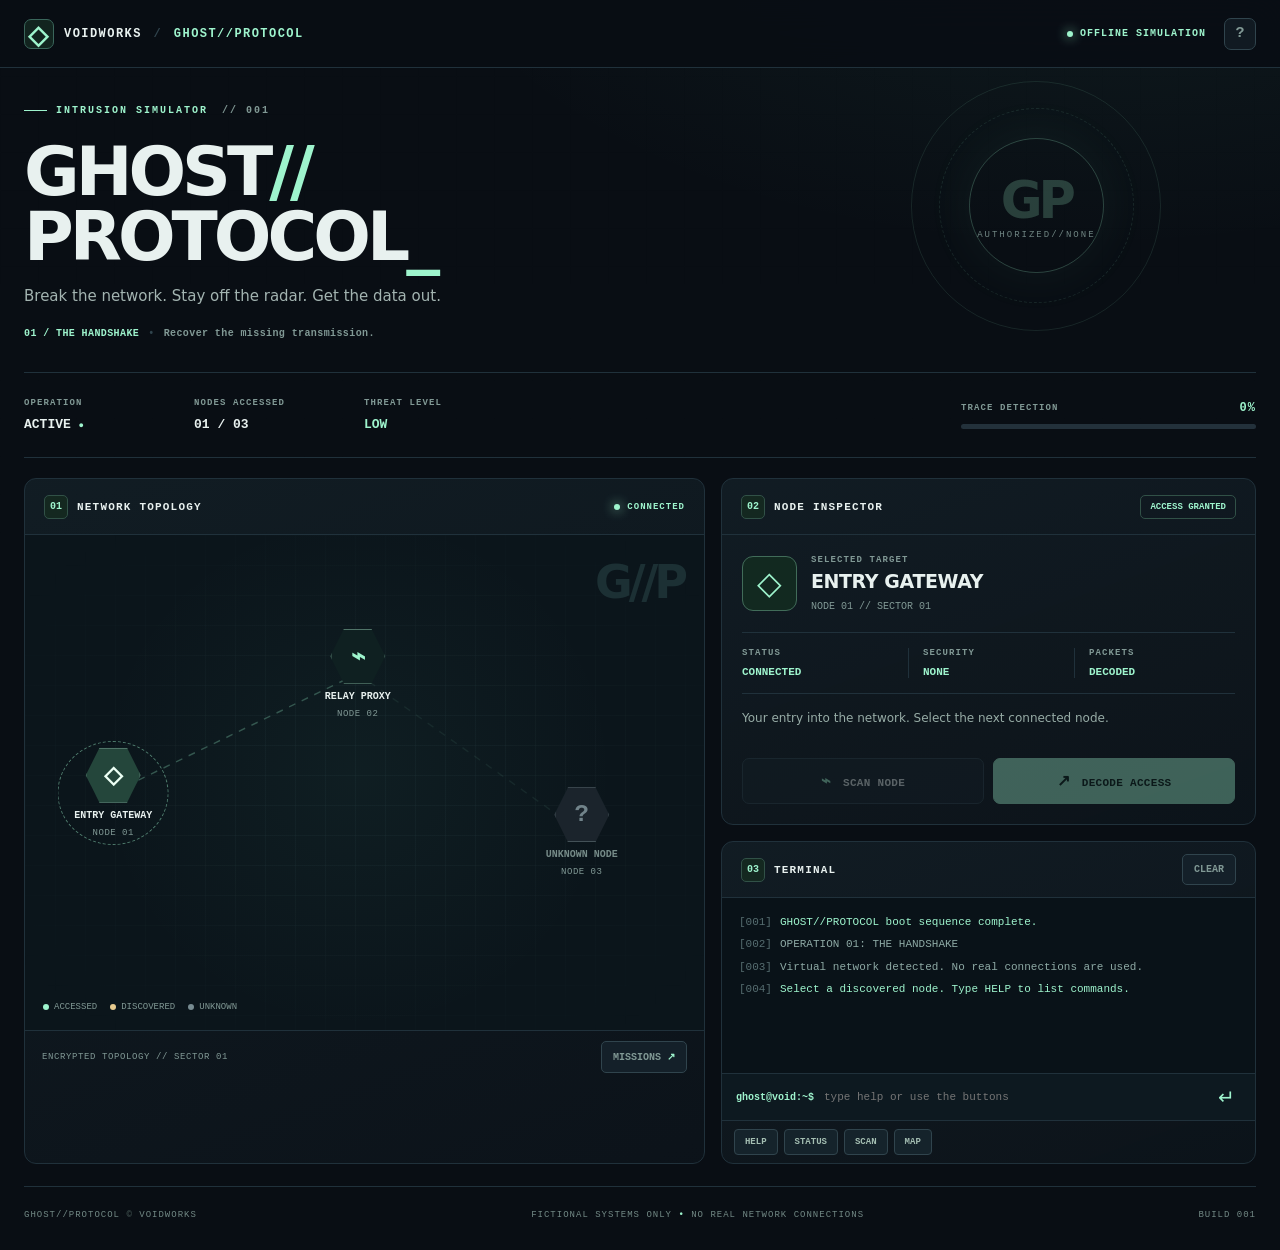
==== ghost-protocol/index.html @ 7f704dfa "Add files via upload" ====
<!doctype html>
<html lang="en">
<head>
  <meta charset="utf-8" />
  <meta name="viewport" content="width=device-width,initial-scale=1,viewport-fit=cover" />
  <meta name="theme-color" content="#080d13" />
  <meta name="description" content="GHOST//PROTOCOL — a fictional network-infiltration puzzle game from Voidworks." />
  <title>GHOST//PROTOCOL — Voidworks</title>
  <link rel="icon" type="image/svg+xml" href="icon.svg" />
  <link rel="stylesheet" href="style.css" />
  <script defer src="game.js"></script>
</head>
<body>
  <div class="noise" aria-hidden="true"></div>
  <header class="topbar">
    <a class="wordmark" href="../" aria-label="Back to Voidworks"><span class="brand-icon">◇</span><span>VOIDWORKS <i>/</i> <b>GHOST//PROTOCOL</b></span></a>
    <div class="topright"><span class="top-state"><i></i> OFFLINE SIMULATION</span><button type="button" id="helpBtn" class="iconbtn" aria-label="How to play">?</button></div>
  </header>

  <main class="shell">
    <section class="hero">
      <div class="hero-left"><div class="eyebrow"><span class="eyebrow-line"></span> INTRUSION SIMULATOR <span class="chapter" id="chapterLabel">// 001</span></div>
        <h1>GHOST<span>//</span><br />PROTOCOL<span class="cursor">_</span></h1>
        <p>Break the network. Stay off the radar. Get the data out.</p>
        <div class="mission-meta"><span id="missionName">01 / THE HANDSHAKE</span><span class="meta-sep">•</span><span id="missionBrief">Recover the missing transmission.</span></div>
      </div>
      <div class="hero-right" aria-hidden="true"><div class="rings"><div class="ring r1"></div><div class="ring r2"></div><div class="ring r3"></div><div class="reticle"><span>GP</span><small>AUTHORIZED//NONE</small></div></div></div>
    </section>

    <section class="statusline" aria-label="Game status">
      <div class="stat"><small>OPERATION</small><strong id="operation">ACTIVE <span class="blink">●</span></strong></div>
      <div class="stat"><small>NODES ACCESSED</small><strong id="progress">01 / 03</strong></div>
      <div class="stat"><small>THREAT LEVEL</small><strong id="threatLabel" class="mint">LOW</strong></div>
      <div class="tracebox"><div class="trace-head"><span>TRACE DETECTION</span><strong id="traceValue">0%</strong></div><div class="trace-track" role="progressbar" aria-label="Trace detection" aria-valuemin="0" aria-valuemax="100" aria-valuenow="0" id="traceTrack"><span id="traceFill"></span></div></div>
    </section>

    <section class="workspace">
      <div class="network panel"><div class="panel-heading"><div><span class="index">01</span><h2>NETWORK TOPOLOGY</h2></div><span id="netStatus" class="live"><i></i> CONNECTED</span></div>
        <div class="network-board" id="networkBoard" aria-label="Interactive network map">
          <svg id="linksSvg" class="links-svg" viewBox="0 0 600 370" preserveAspectRatio="none" aria-hidden="true"></svg>
          <div class="network-grid" aria-hidden="true"></div>
          <div class="network-watermark" aria-hidden="true">G//P</div>
          <div id="nodesLayer" class="nodes-layer"></div>
          <div class="board-key"><span><i class="legend-dot accessed"></i> ACCESSED</span><span><i class="legend-dot available"></i> DISCOVERED</span><span><i class="legend-dot locked"></i> UNKNOWN</span></div>
        </div>
        <div class="map-footer"><span>ENCRYPTED TOPOLOGY // <span id="sectorLabel">SECTOR 01</span></span><button type="button" id="missionSelectBtn" class="ghost-btn">MISSIONS <span>↗</span></button></div>
      </div>

      <div class="rightstack">
        <section class="target panel"><div class="panel-heading"><div><span class="index">02</span><h2>NODE INSPECTOR</h2></div><span id="nodeBadge" class="badge">ACCESS POINT</span></div>
          <div class="target-body"><div class="target-id"><div class="target-symbol" id="targetGlyph">⬡</div><div><small>SELECTED TARGET</small><h3 id="targetName">ENTRY GATEWAY</h3><span class="target-sub" id="targetIp">NODE 01 // INTERNAL</span></div></div>
            <div class="properties"><div><span>STATUS</span><strong id="targetStatus">CONNECTED</strong></div><div><span>SECURITY</span><strong id="targetSecurity">NONE</strong></div><div><span>PACKETS</span><strong id="targetPackets">READY</strong></div></div>
            <p class="target-note" id="targetNote">Your entry point into the simulation. Select a linked node to begin.</p>
            <div class="actions"><button type="button" id="scanBtn" class="action ghost" disabled><span>⌁</span> SCAN NODE</button><button type="button" id="breachBtn" class="action primary" disabled><span>↗</span> DECODE ACCESS</button><button type="button" id="extractBtn" class="action primary" hidden>◆ EXTRACT DATA</button></div>
          </div>
        </section>

        <section class="terminal panel"><div class="panel-heading"><div><span class="index">03</span><h2>TERMINAL</h2></div><button type="button" id="clearLogBtn" class="tiny-btn">CLEAR</button></div>
          <div class="terminal-window" id="terminalLog" aria-live="polite" aria-label="Simulation log"></div>
          <form id="terminalForm" class="terminal-input"><label for="commandInput">ghost@void:~$</label><input id="commandInput" name="command" placeholder="type help or use the buttons" aria-label="Terminal command" autocomplete="off" autocorrect="off" autocapitalize="off" spellcheck="false"><button type="submit" aria-label="Run command">↵</button></form>
          <div class="quick-commands"><button type="button" data-command="help">HELP</button><button type="button" data-command="status">STATUS</button><button type="button" data-command="scan">SCAN</button><button type="button" data-command="map">MAP</button></div>
        </section>
      </div>
    </section>
    <footer><span>GHOST//PROTOCOL <i>©</i> VOIDWORKS</span><span>FICTIONAL SYSTEMS ONLY <b>•</b> NO REAL NETWORK CONNECTIONS</span><span>BUILD 001</span></footer>
  </main>

  <dialog id="puzzleDialog" class="modal"><div class="modal-top"><span>SECURITY CHALLENGE <b>// PACKET REASSEMBLY</b></span><button type="button" class="close" id="closePuzzle" aria-label="Close">×</button></div><div class="modal-body"><div class="warning-icon">⌁</div><h2>REASSEMBLE THE KEY.</h2><p>The packets arrived out of order. Read the sequence numbers and enter the four symbols in order <b>01 → 04</b>. One packet may be decoy traffic.</p><div id="packetGrid" class="packet-grid"></div><form id="puzzleForm"><label for="keyInput">ACCESS KEY</label><div class="keyrow"><input id="keyInput" inputmode="text" maxlength="4" minlength="4" autocomplete="off" autocapitalize="characters" spellcheck="false" placeholder="_ _ _ _" required/><button type="submit" class="primary">AUTHENTICATE ↗</button></div><div id="puzzleFeedback" role="status"></div></form></div></dialog>
  <dialog id="infoDialog" class="modal"><div class="modal-top"><span>GHOST//PROTOCOL <b>// BRIEFING</b></span><button type="button" id="closeInfo" class="close" aria-label="Close">×</button></div><div class="modal-body"><h2>YOUR MISSION.</h2><p>Follow the connected nodes to the data vault. Select a discovered node, scan its traffic and reconstruct the scrambled four-symbol access key. Every scan and failed attempt increases your trace. Get to the vault and extract the data before your trace reaches 100%.</p><div class="instructions"><div><b>01</b><span>SELECT</span><p>Tap a reachable node on the network map.</p></div><div><b>02</b><span>SCAN</span><p>Reveal the packets on that node.</p></div><div><b>03</b><span>DECODE</span><p>Reassemble its access key in sequence order.</p></div><div><b>04</b><span>EXTRACT</span><p>Reach the final node and finish your mission.</p></div></div><p class="subtle">This is a puzzle game with invented commands and networks. It never connects to real devices.</p><button type="button" class="primary wide" id="gotIt">INITIATE SESSION ↗</button></div></dialog>
  <dialog id="endDialog" class="modal"><div class="modal-top"><span>MISSION REPORT <b>// VOIDWORKS</b></span></div><div class="modal-body end-body"><span class="end-symbol" id="endGlyph">◇</span><h2 id="endTitle">MISSION COMPLETE.</h2><p id="endText">Transmission recovered.</p><div class="end-stats"><div><span>TRACE</span><b id="endTrace">0%</b></div><div><span>NODES</span><b id="endNodes">3 / 3</b></div></div><div class="end-actions"><button type="button" class="action ghost" id="replayBtn">REPLAY MISSION</button><button type="button" class="primary" id="nextBtn">NEXT MISSION ↗</button></div></div></dialog>
  <dialog id="missionsDialog" class="modal"><div class="modal-top"><span>OPERATIONS <b>// SELECT MISSION</b></span><button type="button" class="close" id="closeMissions" aria-label="Close">×</button></div><div class="modal-body"><h2>AVAILABLE OPERATIONS.</h2><div id="missionList" class="mission-list"></div></div></dialog>
</body>
</html>
---- ghost-protocol/style.css ----
:root{--bg:#090e14;--panel:#0d141b;--panel2:#111a22;--line:#20313b;--line2:#30444d;--text:#e8f1ef;--muted:#819995;--mint:#9ef4cd;--mint2:#5ec6a9;--amber:#edc785;--red:#f58b91;--mono:ui-monospace,SFMono-Regular,Consolas,'Liberation Mono',monospace;--sans:Inter,ui-sans-serif,system-ui,-apple-system,BlinkMacSystemFont,'Segoe UI',sans-serif}*{box-sizing:border-box}html{scroll-behavior:smooth}body{margin:0;background:radial-gradient(850px 450px at 85% -110px,rgba(94,198,169,.08),transparent 80%),var(--bg);color:var(--text);font-family:var(--sans);font-size:14px}button,input{font:inherit}button{cursor:pointer}button:focus-visible,input:focus-visible{outline:2px solid var(--mint);outline-offset:3px}.noise{position:fixed;inset:0;pointer-events:none;opacity:.23;background-image:linear-gradient(rgba(129,153,149,.028) 1px,transparent 1px),linear-gradient(90deg,rgba(129,153,149,.028) 1px,transparent 1px);background-size:38px 38px;mask-image:linear-gradient(#000,transparent 88%)}.topbar{height:68px;border-bottom:1px solid var(--line);background:rgba(9,14,20,.92);backdrop-filter:blur(18px);display:flex;align-items:center;justify-content:space-between;padding:0 max(24px,calc((100vw - 1420px)/2));gap:12px;position:sticky;top:0;z-index:5}.wordmark{display:flex;align-items:center;gap:10px;font:700 12px var(--mono);letter-spacing:1.45px;color:var(--text);text-decoration:none;white-space:nowrap}.wordmark i{font-style:normal;color:var(--line2);padding:0 3px}.wordmark b{font-weight:600;color:var(--mint)}.brand-icon{display:grid;place-items:center;width:30px;height:30px;border:1px solid #3a665b;color:var(--mint);font-size:26px;border-radius:7px;background:#12241f}.topright{display:flex;align-items:center;gap:18px}.top-state,.live{font:600 10px var(--mono);letter-spacing:1px;color:var(--mint);display:flex;align-items:center;gap:7px;white-space:nowrap}.top-state i,.live i{height:6px;width:6px;border-radius:50%;background:var(--mint);box-shadow:0 0 12px var(--mint)}.iconbtn{width:32px;height:32px;border:1px solid var(--line2);border-radius:7px;background:var(--panel2);color:var(--muted);font:800 15px var(--mono)}.shell{max-width:1420px;margin:auto;padding:0 24px}.hero{display:flex;align-items:center;justify-content:space-between;position:relative;min-height:290px;overflow:hidden;padding:37px 0 33px;border-bottom:1px solid var(--line)}.hero-left{position:relative;z-index:1}.eyebrow,.kicker{display:flex;align-items:center;gap:9px;color:var(--mint);font:700 10px var(--mono);letter-spacing:2px}.eyebrow-line{display:block;width:23px;height:1px;background:var(--mint)}.chapter{color:var(--muted);margin-left:5px}.hero h1{font:800 clamp(49px,5.3vw,81px)/.96 var(--sans);letter-spacing:-4px;margin:23px 0 18px}.hero h1>span:first-child{color:var(--mint)}.cursor{color:var(--mint);animation:blink 1s step-end infinite}.hero p{color:#a3b4b1;font-size:15px;margin:0}.mission-meta{display:flex;flex-wrap:wrap;align-items:center;gap:9px;margin-top:23px;color:var(--muted);font:600 10px var(--mono);letter-spacing:.4px}.mission-meta span:first-child{color:var(--mint)}.meta-sep{color:var(--line2)}.hero-right{height:255px;width:390px;position:absolute;right:2%;top:10px;opacity:.86}.rings{position:absolute;inset:0;display:grid;place-items:center}.ring{position:absolute;border:1px solid rgba(158,244,205,.12);border-radius:50%;aspect-ratio:1}.r1{width:250px}.r2{width:195px;border-style:dashed;animation:spin 80s linear infinite}.r3{width:135px;border-color:rgba(158,244,205,.28);box-shadow:0 0 70px rgba(158,244,205,.07)}.reticle{text-align:center;font:800 51px var(--sans);letter-spacing:-4px;color:rgba(158,244,205,.25)}.reticle small{display:block;letter-spacing:2px;font:9px var(--mono);color:var(--muted)}@keyframes spin{to{transform:rotate(360deg)}}@keyframes blink{50%{opacity:0}}.statusline{min-height:85px;display:flex;align-items:center;gap:30px;border-bottom:1px solid var(--line)}.stat{min-width:140px}.stat small,.trace-head,.target-id small,.properties span{display:block;color:var(--muted);font:600 9px var(--mono);letter-spacing:1.1px}.stat strong{display:block;margin-top:9px;font:700 13px var(--mono)}.stat strong .blink{color:var(--mint);font-size:9px;animation:blink 1.6s infinite}.mint{color:var(--mint)}.tracebox{margin-left:auto;width:min(295px,32%)}.trace-head{display:flex;justify-content:space-between;align-items:center;margin-bottom:9px}.trace-head strong{color:var(--mint);font-size:12px}.trace-track{height:5px;background:#23313b;border-radius:4px;overflow:hidden}.trace-track span{display:block;width:0;height:100%;background:var(--mint);transition:width .35s,background .35s}.workspace{display:grid;grid-template-columns:minmax(0,1.12fr) minmax(345px,.88fr);gap:16px;margin-top:20px;align-items:stretch}.panel{background:linear-gradient(160deg,rgba(18,30,37,.9),rgba(12,19,26,.95));border:1px solid var(--line);border-radius:12px;min-width:0;overflow:hidden}.panel-heading{height:56px;padding:0 19px;border-bottom:1px solid var(--line);display:flex;align-items:center;justify-content:space-between;gap:10px}.panel-heading>div:first-child{display:flex;align-items:center;gap:9px}.panel-heading h2{font:700 11px var(--mono);letter-spacing:1.2px;margin:0}.index{display:grid;place-items:center;width:24px;height:24px;border:1px solid #315147;border-radius:5px;background:#142820;color:var(--mint);font:700 10px var(--mono)}.live{font-size:9px}.network{display:flex;flex-direction:column}.network-board{height:495px;position:relative;overflow:hidden;background:radial-gradient(circle at 49% 48%,rgba(94,198,169,.05),transparent 60%),#0b151b}.network-grid{position:absolute;inset:0;background-image:linear-gradient(rgba(79,110,112,.085) 1px,transparent 1px),linear-gradient(90deg,rgba(79,110,112,.085) 1px,transparent 1px);background-size:30px 30px;mask-image:radial-gradient(ellipse at center,#000 30%,transparent 89%)}.network-watermark{position:absolute;right:20px;top:20px;color:#1c3034;font:900 46px var(--sans);letter-spacing:-4px}.links-svg{position:absolute;inset:0;width:100%;height:100%;pointer-events:none}.links-svg path{stroke:#34574f;stroke-width:1.1;stroke-dasharray:6 6;fill:none}.links-svg path.active{stroke:#74d8b2;stroke-dasharray:none;stroke-width:1.6;filter:drop-shadow(0 0 3px rgba(158,244,205,.4))}.nodes-layer{position:absolute;inset:0}.node{position:absolute;transform:translate(-50%,-50%);border:0;background:none;color:var(--text);width:115px;height:108px;display:flex;align-items:center;flex-direction:column;justify-content:center;gap:7px}.node-glyph{width:55px;height:55px;display:grid;place-items:center;background:#0f2021;border:1px solid #507468;clip-path:polygon(25% 0,75% 0,100% 50%,75% 100%,25% 100%,0 50%);color:var(--mint);font:700 24px var(--mono);transition:transform .2s,background .2s}.node:hover .node-glyph,.node:focus-visible .node-glyph{transform:scale(1.1)}.node.selected .node-glyph{background:#1b473b;box-shadow:0 0 20px rgba(158,244,205,.18);color:#ecfff4}.node.unknown .node-glyph{border-color:#435157;background:#1b242c;color:#71838a}.node.accessed .node-glyph{background:#24463b}.node-tag{max-width:122px;color:var(--text);font:700 10px var(--mono);white-space:nowrap}.node.unknown .node-tag{color:#768b88}.node-id{font:9px var(--mono);color:var(--muted);letter-spacing:.5px}.node.selected:before{content:'';position:absolute;inset:2px;border:1px dashed rgba(158,244,205,.45);border-radius:50%;pointer-events:none}.board-key{position:absolute;bottom:18px;left:18px;display:flex;flex-wrap:wrap;gap:13px}.board-key span{display:flex;align-items:center;gap:5px;color:var(--muted);font:9px var(--mono)}.legend-dot{height:6px;width:6px;border-radius:50%;background:#778b91}.legend-dot.accessed{background:var(--mint)}.legend-dot.available{background:#e6ca8e}.map-footer{display:flex;justify-content:space-between;align-items:center;padding:0 17px;height:52px;border-top:1px solid var(--line);gap:12px}.map-footer>span{font:9px var(--mono);color:var(--muted);letter-spacing:.6px}.ghost-btn,.tiny-btn{border:1px solid var(--line2);background:#142029;color:var(--muted);border-radius:5px;font:700 10px var(--mono);padding:9px 11px;white-space:nowrap}.ghost-btn span{color:var(--mint)}.rightstack{display:grid;grid-template-rows:auto minmax(280px,1fr);gap:16px;min-width:0}.badge{color:var(--mint);border:1px solid #315147;padding:6px 9px;font:700 9px var(--mono);border-radius:5px;white-space:nowrap}.target-body{padding:20px}.target-id{display:flex;gap:14px;align-items:center}.target-symbol{width:55px;height:55px;background:#122920;border:1px solid #416c59;border-radius:11px;display:grid;place-items:center;font:32px var(--mono);color:var(--mint)}.target-id h3{font:700 19px var(--sans);margin:5px 0 4px;letter-spacing:-.4px}.target-sub{font:10px var(--mono);color:var(--muted)}.properties{display:grid;grid-template-columns:repeat(3,1fr);margin:20px 0 15px;padding:15px 0;border-top:1px solid var(--line);border-bottom:1px solid var(--line);gap:5px}.properties>div:not(:first-child){border-left:1px solid var(--line);padding-left:14px}.properties strong{display:block;margin-top:8px;font:700 11px var(--mono);color:var(--mint)}.target-note{min-height:35px;color:#97aca6;font-size:12px;line-height:1.55;margin:0 0 14px}.actions{display:grid;grid-template-columns:1fr 1fr;gap:9px}.action,.primary{border:1px solid var(--line2);border-radius:7px;padding:12px 10px;background:#142129;color:var(--text);font:700 11px var(--mono);min-height:44px;letter-spacing:.3px}.action span{font-size:16px;margin-right:5px;color:var(--mint)}.primary{border-color:var(--mint);background:var(--mint);color:#092119}.action.primary span{color:#092119}.action:disabled{opacity:.35;cursor:not-allowed}.action:disabled:hover{transform:none}.action:hover:not(:disabled),.primary:hover{filter:brightness(1.09)}.terminal{display:flex;flex-direction:column;min-height:320px}.terminal-window{flex:1;min-height:175px;max-height:295px;overflow:auto;background:#091218;padding:15px 17px;font:11px/1.65 var(--mono);word-break:break-word}.log{margin:0 0 4px;white-space:pre-wrap}.log .stamp{color:#566d70;margin-right:8px}.log.system{color:#8eaaa5}.log.good{color:var(--mint)}.log.warn{color:var(--amber)}.log.bad{color:var(--red)}.log.cmd{color:#eaf8f1}.terminal-input{min-height:47px;border-top:1px solid var(--line);display:flex;align-items:center;padding:0 14px;gap:8px;background:#0d1920}.terminal-input label{color:var(--mint);font:700 10px var(--mono);white-space:nowrap}.terminal-input input{width:100%;min-width:0;background:none;border:0;outline:none;color:var(--text);font:11px var(--mono)}.terminal-input button{border:0;background:none;color:var(--mint);font:20px var(--mono)}.quick-commands{display:flex;gap:6px;padding:8px 12px;border-top:1px solid var(--line);flex-wrap:wrap}.quick-commands button{border:1px solid var(--line2);border-radius:4px;background:#15232b;color:#a4beb2;font:700 9px var(--mono);padding:7px 10px}.quick-commands button:hover{border-color:var(--mint)}footer{display:flex;justify-content:space-between;gap:12px;flex-wrap:wrap;border-top:1px solid var(--line);margin-top:22px;padding:23px 0 30px;color:#728985;font:9px var(--mono);letter-spacing:1px}footer i{font-style:normal;color:#4c605c}footer b{color:var(--mint)}dialog{border:1px solid #35544c;color:var(--text);background:#111b22;border-radius:13px;padding:0;box-shadow:0 35px 110px #000a;width:min(530px,calc(100vw - 24px));max-height:min(90dvh,850px);overflow:auto}dialog::backdrop{background:rgba(2,6,8,.83);backdrop-filter:blur(7px)}.modal-top{height:49px;border-bottom:1px solid var(--line2);display:flex;justify-content:space-between;align-items:center;gap:8px;padding:0 17px;color:var(--mint);font:700 10px var(--mono);letter-spacing:.8px}.modal-top b{color:var(--muted);font-weight:400}.close{border:0;background:none;color:var(--muted);font:25px var(--sans);width:33px;height:33px}.modal-body{padding:25px}.modal-body h2{font:800 29px/.98 var(--sans);letter-spacing:-1px;margin:12px 0}.modal-body>p{font-size:13px;line-height:1.7;color:#9eb3ad}.warning-icon{display:grid;place-items:center;height:50px;width:50px;border:1px solid #426e5d;background:#162e28;color:var(--mint);font-size:29px;border-radius:9px}.packet-grid{display:grid;grid-template-columns:repeat(2,minmax(0,1fr));gap:9px;margin:21px 0}.packet{display:flex;justify-content:space-between;align-items:center;border:1px solid #37544c;background:#12231f;border-radius:8px;padding:12px;gap:10px}.packet.decoy{opacity:.55;border-style:dashed}.packet small{font:9px var(--mono);color:var(--muted)}.packet strong{font:800 19px var(--mono);color:var(--mint)}.packet.decoy strong{color:var(--muted)}#puzzleForm label{display:block;font:700 10px var(--mono);color:var(--muted);margin-bottom:8px;letter-spacing:1px}.keyrow{display:flex;gap:9px}.keyrow input{flex:1;width:30%;background:#0b161c;border:1px solid #3a5c50;color:var(--mint);border-radius:6px;padding:10px;min-width:0;text-transform:uppercase;font:800 23px var(--mono);letter-spacing:6px;text-align:center}.keyrow button{font-size:10px}#puzzleFeedback{margin-top:12px;font:11px var(--mono);min-height:14px;color:var(--red)}.instructions{display:grid;grid-template-columns:repeat(2,1fr);gap:9px;margin:21px 0}.instructions>div{padding:13px;border:1px solid var(--line2);border-radius:8px;background:#102029}.instructions b{color:var(--mint);font:10px var(--mono)}.instructions span{display:block;margin-top:6px;font:700 12px var(--mono)}.instructions p{font-size:11px;color:var(--muted);line-height:1.55;margin-bottom:0}.subtle{font-size:11px!important}.wide{width:100%;margin-top:8px}.end-body{text-align:center}.end-symbol{font-size:60px;color:var(--mint);display:block;margin:10px 0}.end-stats{display:flex;border:1px solid var(--line2);border-radius:8px;margin:24px 0;justify-content:space-around;padding:18px}.end-stats span{display:block;font:9px var(--mono);color:var(--muted)}.end-stats b{display:block;font:700 21px var(--mono);color:var(--mint);margin-top:8px}.end-actions{display:flex;gap:9px}.end-actions button{flex:1}.mission-list{display:grid;gap:9px;margin-top:20px}.mission-option{display:flex;align-items:center;text-align:left;justify-content:space-between;border:1px solid var(--line2);border-radius:9px;background:#13212a;color:var(--text);padding:16px;gap:12px}.mission-option:disabled{opacity:.4;cursor:not-allowed}.mission-option strong{display:block;font-size:14px}.mission-option small{display:block;margin-top:5px;color:var(--muted);font:10px var(--mono)}.mission-option>span{color:var(--mint);font:11px var(--mono)}@media(max-width:980px){.workspace{grid-template-columns:1fr}.rightstack{grid-template-columns:1fr 1fr;grid-template-rows:auto}.terminal{min-height:380px}.network-board{height:410px}.hero-right{right:-45px;opacity:.55}}@media(max-width:700px){.shell{padding:0 13px}.topbar{padding:0 13px;height:60px}.wordmark{font-size:10px;letter-spacing:.4px}.wordmark b{font-size:10px}.top-state{display:none}.hero{min-height:225px;padding:33px 0}.hero h1{font-size:51px;letter-spacing:-3px}.hero p{font-size:12px}.hero-right{opacity:.15;right:-125px;top:-10px}.mission-meta{font-size:9px}.statusline{display:grid;grid-template-columns:1fr 1fr 1fr;gap:14px;padding:17px 0}.stat{min-width:0}.stat small{font-size:8px}.stat strong{font-size:11px}.tracebox{grid-column:1/-1;width:100%;margin:0}.workspace{gap:11px;margin-top:13px}.panel-heading{padding:0 12px}.panel-heading h2{font-size:10px}.network-board{height:340px}.node{width:80px;height:84px;gap:4px}.node-glyph{height:42px;width:42px;font-size:20px}.node-tag{font-size:8px;max-width:89px;overflow:hidden;text-overflow:ellipsis}.node-id{font-size:8px}.board-key{bottom:10px;left:9px;gap:9px}.board-key span{font-size:8px}.rightstack{grid-template-columns:1fr}.terminal{min-height:320px}.target-body{padding:14px}.target-id h3{font-size:17px}.terminal-window{max-height:250px}.properties strong{font-size:10px}footer{font-size:8px;line-height:1.7}.modal-body{padding:17px}.keyrow{flex-direction:column}.keyrow input{width:100%}.end-actions{flex-direction:column}}@media(max-width:360px){.wordmark b{display:none}.hero h1{font-size:44px}.properties>div:not(:first-child){padding-left:7px}.actions{grid-template-columns:1fr}}@media(prefers-reduced-motion:reduce){*,*:before,*:after{animation:none!important;transition:none!important;scroll-behavior:auto!important}}
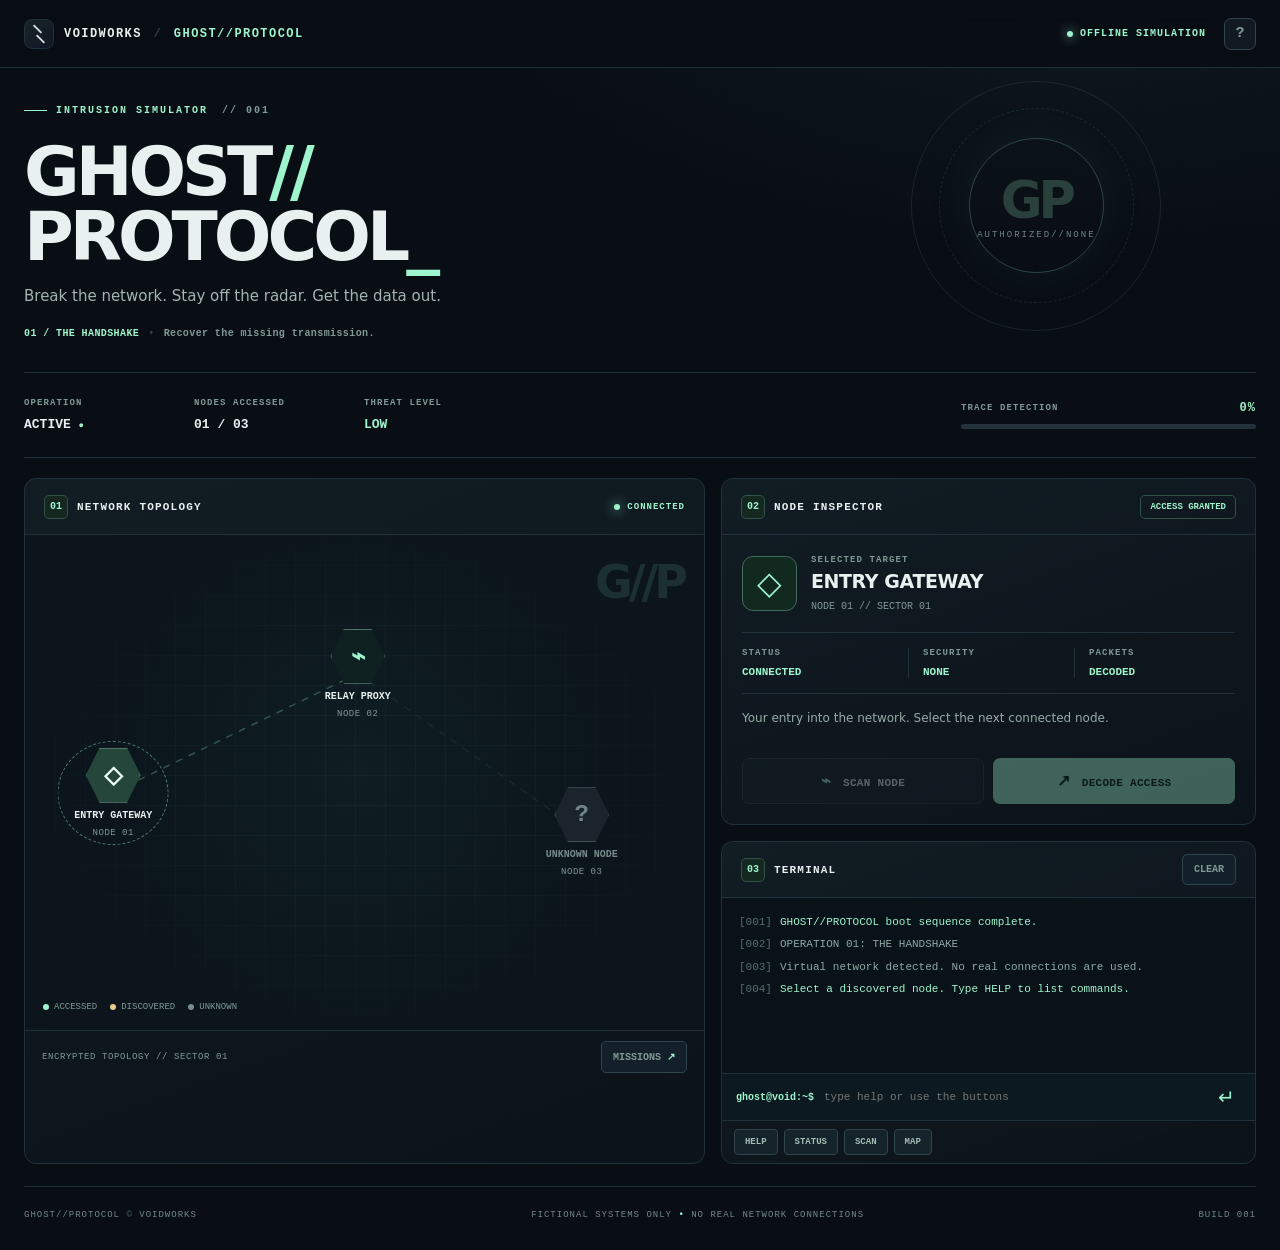
==== commit 2db47327: "Add files via upload" ====
--- a/ghost-protocol/index.html
+++ b/ghost-protocol/index.html
@@ -7,13 +7,13 @@
   <meta name="description" content="GHOST//PROTOCOL — a fictional network-infiltration puzzle game from Voidworks." />
   <title>GHOST//PROTOCOL — Voidworks</title>
   <link rel="icon" type="image/svg+xml" href="icon.svg" />
-  <link rel="stylesheet" href="style.css" />
+  <link rel="stylesheet" href="style.css?v=logo2" />
   <script defer src="game.js"></script>
 </head>
 <body>
   <div class="noise" aria-hidden="true"></div>
   <header class="topbar">
-    <a class="wordmark" href="../" aria-label="Back to Voidworks"><span class="brand-icon">◇</span><span>VOIDWORKS <i>/</i> <b>GHOST//PROTOCOL</b></span></a>
+    <a class="wordmark" href="../" aria-label="Back to Voidworks"><span class="brand-mark" aria-hidden="true"><i></i><i></i></span><span>VOIDWORKS <i>/</i> <b>GHOST//PROTOCOL</b></span></a>
     <div class="topright"><span class="top-state"><i></i> OFFLINE SIMULATION</span><button type="button" id="helpBtn" class="iconbtn" aria-label="How to play">?</button></div>
   </header>
 
--- a/ghost-protocol/style.css
+++ b/ghost-protocol/style.css
@@ -1 +1,9 @@
 :root{--bg:#090e14;--panel:#0d141b;--panel2:#111a22;--line:#20313b;--line2:#30444d;--text:#e8f1ef;--muted:#819995;--mint:#9ef4cd;--mint2:#5ec6a9;--amber:#edc785;--red:#f58b91;--mono:ui-monospace,SFMono-Regular,Consolas,'Liberation Mono',monospace;--sans:Inter,ui-sans-serif,system-ui,-apple-system,BlinkMacSystemFont,'Segoe UI',sans-serif}*{box-sizing:border-box}html{scroll-behavior:smooth}body{margin:0;background:radial-gradient(850px 450px at 85% -110px,rgba(94,198,169,.08),transparent 80%),var(--bg);color:var(--text);font-family:var(--sans);font-size:14px}button,input{font:inherit}button{cursor:pointer}button:focus-visible,input:focus-visible{outline:2px solid var(--mint);outline-offset:3px}.noise{position:fixed;inset:0;pointer-events:none;opacity:.23;background-image:linear-gradient(rgba(129,153,149,.028) 1px,transparent 1px),linear-gradient(90deg,rgba(129,153,149,.028) 1px,transparent 1px);background-size:38px 38px;mask-image:linear-gradient(#000,transparent 88%)}.topbar{height:68px;border-bottom:1px solid var(--line);background:rgba(9,14,20,.92);backdrop-filter:blur(18px);display:flex;align-items:center;justify-content:space-between;padding:0 max(24px,calc((100vw - 1420px)/2));gap:12px;position:sticky;top:0;z-index:5}.wordmark{display:flex;align-items:center;gap:10px;font:700 12px var(--mono);letter-spacing:1.45px;color:var(--text);text-decoration:none;white-space:nowrap}.wordmark i{font-style:normal;color:var(--line2);padding:0 3px}.wordmark b{font-weight:600;color:var(--mint)}.brand-icon{display:grid;place-items:center;width:30px;height:30px;border:1px solid #3a665b;color:var(--mint);font-size:26px;border-radius:7px;background:#12241f}.topright{display:flex;align-items:center;gap:18px}.top-state,.live{font:600 10px var(--mono);letter-spacing:1px;color:var(--mint);display:flex;align-items:center;gap:7px;white-space:nowrap}.top-state i,.live i{height:6px;width:6px;border-radius:50%;background:var(--mint);box-shadow:0 0 12px var(--mint)}.iconbtn{width:32px;height:32px;border:1px solid var(--line2);border-radius:7px;background:var(--panel2);color:var(--muted);font:800 15px var(--mono)}.shell{max-width:1420px;margin:auto;padding:0 24px}.hero{display:flex;align-items:center;justify-content:space-between;position:relative;min-height:290px;overflow:hidden;padding:37px 0 33px;border-bottom:1px solid var(--line)}.hero-left{position:relative;z-index:1}.eyebrow,.kicker{display:flex;align-items:center;gap:9px;color:var(--mint);font:700 10px var(--mono);letter-spacing:2px}.eyebrow-line{display:block;width:23px;height:1px;background:var(--mint)}.chapter{color:var(--muted);margin-left:5px}.hero h1{font:800 clamp(49px,5.3vw,81px)/.96 var(--sans);letter-spacing:-4px;margin:23px 0 18px}.hero h1>span:first-child{color:var(--mint)}.cursor{color:var(--mint);animation:blink 1s step-end infinite}.hero p{color:#a3b4b1;font-size:15px;margin:0}.mission-meta{display:flex;flex-wrap:wrap;align-items:center;gap:9px;margin-top:23px;color:var(--muted);font:600 10px var(--mono);letter-spacing:.4px}.mission-meta span:first-child{color:var(--mint)}.meta-sep{color:var(--line2)}.hero-right{height:255px;width:390px;position:absolute;right:2%;top:10px;opacity:.86}.rings{position:absolute;inset:0;display:grid;place-items:center}.ring{position:absolute;border:1px solid rgba(158,244,205,.12);border-radius:50%;aspect-ratio:1}.r1{width:250px}.r2{width:195px;border-style:dashed;animation:spin 80s linear infinite}.r3{width:135px;border-color:rgba(158,244,205,.28);box-shadow:0 0 70px rgba(158,244,205,.07)}.reticle{text-align:center;font:800 51px var(--sans);letter-spacing:-4px;color:rgba(158,244,205,.25)}.reticle small{display:block;letter-spacing:2px;font:9px var(--mono);color:var(--muted)}@keyframes spin{to{transform:rotate(360deg)}}@keyframes blink{50%{opacity:0}}.statusline{min-height:85px;display:flex;align-items:center;gap:30px;border-bottom:1px solid var(--line)}.stat{min-width:140px}.stat small,.trace-head,.target-id small,.properties span{display:block;color:var(--muted);font:600 9px var(--mono);letter-spacing:1.1px}.stat strong{display:block;margin-top:9px;font:700 13px var(--mono)}.stat strong .blink{color:var(--mint);font-size:9px;animation:blink 1.6s infinite}.mint{color:var(--mint)}.tracebox{margin-left:auto;width:min(295px,32%)}.trace-head{display:flex;justify-content:space-between;align-items:center;margin-bottom:9px}.trace-head strong{color:var(--mint);font-size:12px}.trace-track{height:5px;background:#23313b;border-radius:4px;overflow:hidden}.trace-track span{display:block;width:0;height:100%;background:var(--mint);transition:width .35s,background .35s}.workspace{display:grid;grid-template-columns:minmax(0,1.12fr) minmax(345px,.88fr);gap:16px;margin-top:20px;align-items:stretch}.panel{background:linear-gradient(160deg,rgba(18,30,37,.9),rgba(12,19,26,.95));border:1px solid var(--line);border-radius:12px;min-width:0;overflow:hidden}.panel-heading{height:56px;padding:0 19px;border-bottom:1px solid var(--line);display:flex;align-items:center;justify-content:space-between;gap:10px}.panel-heading>div:first-child{display:flex;align-items:center;gap:9px}.panel-heading h2{font:700 11px var(--mono);letter-spacing:1.2px;margin:0}.index{display:grid;place-items:center;width:24px;height:24px;border:1px solid #315147;border-radius:5px;background:#142820;color:var(--mint);font:700 10px var(--mono)}.live{font-size:9px}.network{display:flex;flex-direction:column}.network-board{height:495px;position:relative;overflow:hidden;background:radial-gradient(circle at 49% 48%,rgba(94,198,169,.05),transparent 60%),#0b151b}.network-grid{position:absolute;inset:0;background-image:linear-gradient(rgba(79,110,112,.085) 1px,transparent 1px),linear-gradient(90deg,rgba(79,110,112,.085) 1px,transparent 1px);background-size:30px 30px;mask-image:radial-gradient(ellipse at center,#000 30%,transparent 89%)}.network-watermark{position:absolute;right:20px;top:20px;color:#1c3034;font:900 46px var(--sans);letter-spacing:-4px}.links-svg{position:absolute;inset:0;width:100%;height:100%;pointer-events:none}.links-svg path{stroke:#34574f;stroke-width:1.1;stroke-dasharray:6 6;fill:none}.links-svg path.active{stroke:#74d8b2;stroke-dasharray:none;stroke-width:1.6;filter:drop-shadow(0 0 3px rgba(158,244,205,.4))}.nodes-layer{position:absolute;inset:0}.node{position:absolute;transform:translate(-50%,-50%);border:0;background:none;color:var(--text);width:115px;height:108px;display:flex;align-items:center;flex-direction:column;justify-content:center;gap:7px}.node-glyph{width:55px;height:55px;display:grid;place-items:center;background:#0f2021;border:1px solid #507468;clip-path:polygon(25% 0,75% 0,100% 50%,75% 100%,25% 100%,0 50%);color:var(--mint);font:700 24px var(--mono);transition:transform .2s,background .2s}.node:hover .node-glyph,.node:focus-visible .node-glyph{transform:scale(1.1)}.node.selected .node-glyph{background:#1b473b;box-shadow:0 0 20px rgba(158,244,205,.18);color:#ecfff4}.node.unknown .node-glyph{border-color:#435157;background:#1b242c;color:#71838a}.node.accessed .node-glyph{background:#24463b}.node-tag{max-width:122px;color:var(--text);font:700 10px var(--mono);white-space:nowrap}.node.unknown .node-tag{color:#768b88}.node-id{font:9px var(--mono);color:var(--muted);letter-spacing:.5px}.node.selected:before{content:'';position:absolute;inset:2px;border:1px dashed rgba(158,244,205,.45);border-radius:50%;pointer-events:none}.board-key{position:absolute;bottom:18px;left:18px;display:flex;flex-wrap:wrap;gap:13px}.board-key span{display:flex;align-items:center;gap:5px;color:var(--muted);font:9px var(--mono)}.legend-dot{height:6px;width:6px;border-radius:50%;background:#778b91}.legend-dot.accessed{background:var(--mint)}.legend-dot.available{background:#e6ca8e}.map-footer{display:flex;justify-content:space-between;align-items:center;padding:0 17px;height:52px;border-top:1px solid var(--line);gap:12px}.map-footer>span{font:9px var(--mono);color:var(--muted);letter-spacing:.6px}.ghost-btn,.tiny-btn{border:1px solid var(--line2);background:#142029;color:var(--muted);border-radius:5px;font:700 10px var(--mono);padding:9px 11px;white-space:nowrap}.ghost-btn span{color:var(--mint)}.rightstack{display:grid;grid-template-rows:auto minmax(280px,1fr);gap:16px;min-width:0}.badge{color:var(--mint);border:1px solid #315147;padding:6px 9px;font:700 9px var(--mono);border-radius:5px;white-space:nowrap}.target-body{padding:20px}.target-id{display:flex;gap:14px;align-items:center}.target-symbol{width:55px;height:55px;background:#122920;border:1px solid #416c59;border-radius:11px;display:grid;place-items:center;font:32px var(--mono);color:var(--mint)}.target-id h3{font:700 19px var(--sans);margin:5px 0 4px;letter-spacing:-.4px}.target-sub{font:10px var(--mono);color:var(--muted)}.properties{display:grid;grid-template-columns:repeat(3,1fr);margin:20px 0 15px;padding:15px 0;border-top:1px solid var(--line);border-bottom:1px solid var(--line);gap:5px}.properties>div:not(:first-child){border-left:1px solid var(--line);padding-left:14px}.properties strong{display:block;margin-top:8px;font:700 11px var(--mono);color:var(--mint)}.target-note{min-height:35px;color:#97aca6;font-size:12px;line-height:1.55;margin:0 0 14px}.actions{display:grid;grid-template-columns:1fr 1fr;gap:9px}.action,.primary{border:1px solid var(--line2);border-radius:7px;padding:12px 10px;background:#142129;color:var(--text);font:700 11px var(--mono);min-height:44px;letter-spacing:.3px}.action span{font-size:16px;margin-right:5px;color:var(--mint)}.primary{border-color:var(--mint);background:var(--mint);color:#092119}.action.primary span{color:#092119}.action:disabled{opacity:.35;cursor:not-allowed}.action:disabled:hover{transform:none}.action:hover:not(:disabled),.primary:hover{filter:brightness(1.09)}.terminal{display:flex;flex-direction:column;min-height:320px}.terminal-window{flex:1;min-height:175px;max-height:295px;overflow:auto;background:#091218;padding:15px 17px;font:11px/1.65 var(--mono);word-break:break-word}.log{margin:0 0 4px;white-space:pre-wrap}.log .stamp{color:#566d70;margin-right:8px}.log.system{color:#8eaaa5}.log.good{color:var(--mint)}.log.warn{color:var(--amber)}.log.bad{color:var(--red)}.log.cmd{color:#eaf8f1}.terminal-input{min-height:47px;border-top:1px solid var(--line);display:flex;align-items:center;padding:0 14px;gap:8px;background:#0d1920}.terminal-input label{color:var(--mint);font:700 10px var(--mono);white-space:nowrap}.terminal-input input{width:100%;min-width:0;background:none;border:0;outline:none;color:var(--text);font:11px var(--mono)}.terminal-input button{border:0;background:none;color:var(--mint);font:20px var(--mono)}.quick-commands{display:flex;gap:6px;padding:8px 12px;border-top:1px solid var(--line);flex-wrap:wrap}.quick-commands button{border:1px solid var(--line2);border-radius:4px;background:#15232b;color:#a4beb2;font:700 9px var(--mono);padding:7px 10px}.quick-commands button:hover{border-color:var(--mint)}footer{display:flex;justify-content:space-between;gap:12px;flex-wrap:wrap;border-top:1px solid var(--line);margin-top:22px;padding:23px 0 30px;color:#728985;font:9px var(--mono);letter-spacing:1px}footer i{font-style:normal;color:#4c605c}footer b{color:var(--mint)}dialog{border:1px solid #35544c;color:var(--text);background:#111b22;border-radius:13px;padding:0;box-shadow:0 35px 110px #000a;width:min(530px,calc(100vw - 24px));max-height:min(90dvh,850px);overflow:auto}dialog::backdrop{background:rgba(2,6,8,.83);backdrop-filter:blur(7px)}.modal-top{height:49px;border-bottom:1px solid var(--line2);display:flex;justify-content:space-between;align-items:center;gap:8px;padding:0 17px;color:var(--mint);font:700 10px var(--mono);letter-spacing:.8px}.modal-top b{color:var(--muted);font-weight:400}.close{border:0;background:none;color:var(--muted);font:25px var(--sans);width:33px;height:33px}.modal-body{padding:25px}.modal-body h2{font:800 29px/.98 var(--sans);letter-spacing:-1px;margin:12px 0}.modal-body>p{font-size:13px;line-height:1.7;color:#9eb3ad}.warning-icon{display:grid;place-items:center;height:50px;width:50px;border:1px solid #426e5d;background:#162e28;color:var(--mint);font-size:29px;border-radius:9px}.packet-grid{display:grid;grid-template-columns:repeat(2,minmax(0,1fr));gap:9px;margin:21px 0}.packet{display:flex;justify-content:space-between;align-items:center;border:1px solid #37544c;background:#12231f;border-radius:8px;padding:12px;gap:10px}.packet.decoy{opacity:.55;border-style:dashed}.packet small{font:9px var(--mono);color:var(--muted)}.packet strong{font:800 19px var(--mono);color:var(--mint)}.packet.decoy strong{color:var(--muted)}#puzzleForm label{display:block;font:700 10px var(--mono);color:var(--muted);margin-bottom:8px;letter-spacing:1px}.keyrow{display:flex;gap:9px}.keyrow input{flex:1;width:30%;background:#0b161c;border:1px solid #3a5c50;color:var(--mint);border-radius:6px;padding:10px;min-width:0;text-transform:uppercase;font:800 23px var(--mono);letter-spacing:6px;text-align:center}.keyrow button{font-size:10px}#puzzleFeedback{margin-top:12px;font:11px var(--mono);min-height:14px;color:var(--red)}.instructions{display:grid;grid-template-columns:repeat(2,1fr);gap:9px;margin:21px 0}.instructions>div{padding:13px;border:1px solid var(--line2);border-radius:8px;background:#102029}.instructions b{color:var(--mint);font:10px var(--mono)}.instructions span{display:block;margin-top:6px;font:700 12px var(--mono)}.instructions p{font-size:11px;color:var(--muted);line-height:1.55;margin-bottom:0}.subtle{font-size:11px!important}.wide{width:100%;margin-top:8px}.end-body{text-align:center}.end-symbol{font-size:60px;color:var(--mint);display:block;margin:10px 0}.end-stats{display:flex;border:1px solid var(--line2);border-radius:8px;margin:24px 0;justify-content:space-around;padding:18px}.end-stats span{display:block;font:9px var(--mono);color:var(--muted)}.end-stats b{display:block;font:700 21px var(--mono);color:var(--mint);margin-top:8px}.end-actions{display:flex;gap:9px}.end-actions button{flex:1}.mission-list{display:grid;gap:9px;margin-top:20px}.mission-option{display:flex;align-items:center;text-align:left;justify-content:space-between;border:1px solid var(--line2);border-radius:9px;background:#13212a;color:var(--text);padding:16px;gap:12px}.mission-option:disabled{opacity:.4;cursor:not-allowed}.mission-option strong{display:block;font-size:14px}.mission-option small{display:block;margin-top:5px;color:var(--muted);font:10px var(--mono)}.mission-option>span{color:var(--mint);font:11px var(--mono)}@media(max-width:980px){.workspace{grid-template-columns:1fr}.rightstack{grid-template-columns:1fr 1fr;grid-template-rows:auto}.terminal{min-height:380px}.network-board{height:410px}.hero-right{right:-45px;opacity:.55}}@media(max-width:700px){.shell{padding:0 13px}.topbar{padding:0 13px;height:60px}.wordmark{font-size:10px;letter-spacing:.4px}.wordmark b{font-size:10px}.top-state{display:none}.hero{min-height:225px;padding:33px 0}.hero h1{font-size:51px;letter-spacing:-3px}.hero p{font-size:12px}.hero-right{opacity:.15;right:-125px;top:-10px}.mission-meta{font-size:9px}.statusline{display:grid;grid-template-columns:1fr 1fr 1fr;gap:14px;padding:17px 0}.stat{min-width:0}.stat small{font-size:8px}.stat strong{font-size:11px}.tracebox{grid-column:1/-1;width:100%;margin:0}.workspace{gap:11px;margin-top:13px}.panel-heading{padding:0 12px}.panel-heading h2{font-size:10px}.network-board{height:340px}.node{width:80px;height:84px;gap:4px}.node-glyph{height:42px;width:42px;font-size:20px}.node-tag{font-size:8px;max-width:89px;overflow:hidden;text-overflow:ellipsis}.node-id{font-size:8px}.board-key{bottom:10px;left:9px;gap:9px}.board-key span{font-size:8px}.rightstack{grid-template-columns:1fr}.terminal{min-height:320px}.target-body{padding:14px}.target-id h3{font-size:17px}.terminal-window{max-height:250px}.properties strong{font-size:10px}footer{font-size:8px;line-height:1.7}.modal-body{padding:17px}.keyrow{flex-direction:column}.keyrow input{width:100%}.end-actions{flex-direction:column}}@media(max-width:360px){.wordmark b{display:none}.hero h1{font-size:44px}.properties>div:not(:first-child){padding-left:7px}.actions{grid-template-columns:1fr}}@media(prefers-reduced-motion:reduce){*,*:before,*:after{animation:none!important;transition:none!important;scroll-behavior:auto!important}}
+
+/* Exact logo geometry and styling from the Voidworks homepage */
+.brand-mark{width:30px;height:30px;border:1px solid var(--line);border-radius:8px;position:relative;background:linear-gradient(145deg,rgba(157,247,212,.1),rgba(126,140,255,.08))}
+.brand-mark i{position:absolute;width:11px;height:2px;background:var(--text);opacity:.9}
+.brand-mark i:first-child{left:7px;top:8px;transform:rotate(45deg)}
+.brand-mark i:last-child{right:7px;bottom:8px;transform:rotate(45deg)}
+.wordmark .brand-mark{display:inline-block;flex:0 0 30px}
+.wordmark .brand-mark i{padding:0;font-style:normal;color:inherit}
